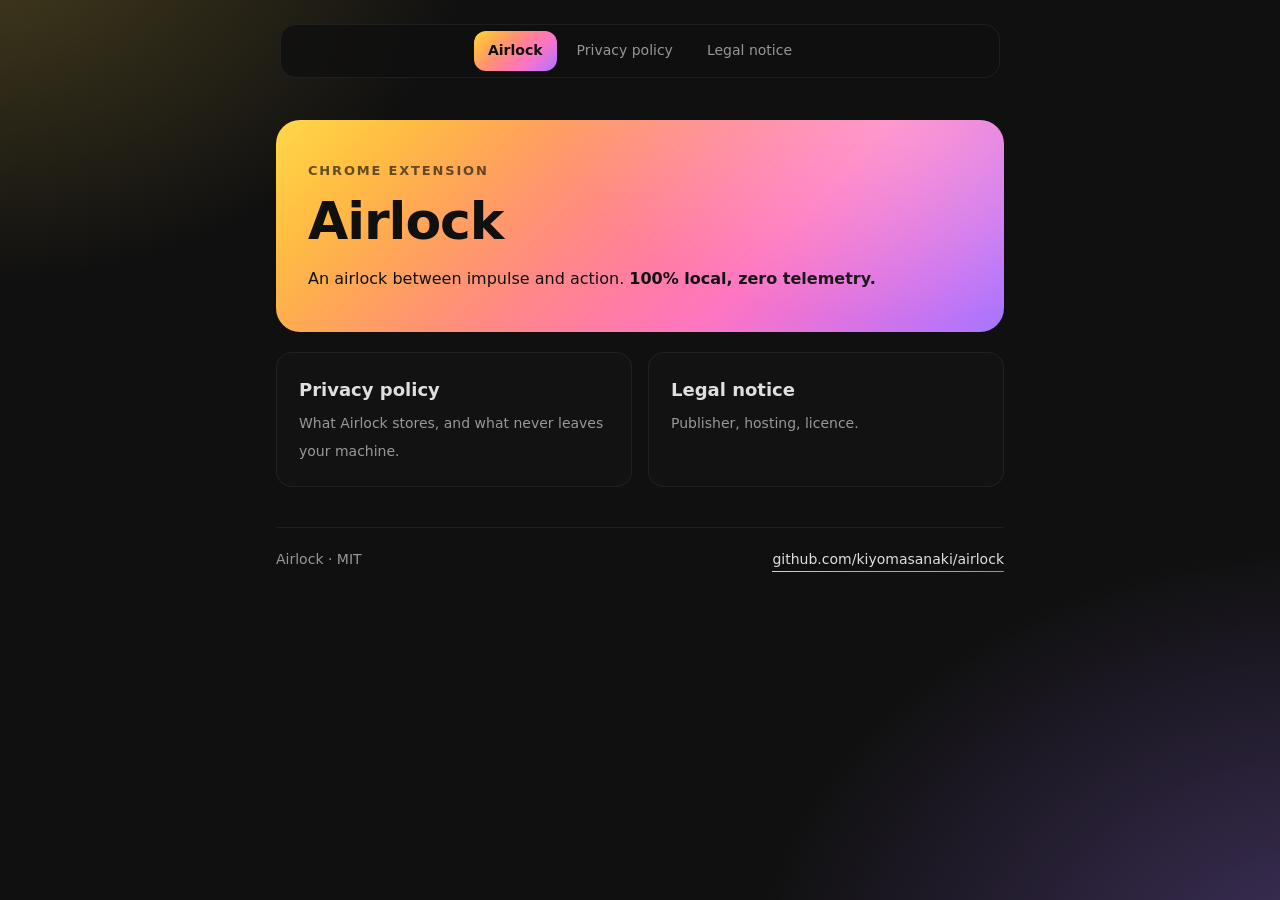
==== docs/index.html @ 795eca12 "docs: add GitHub Pages site (privacy policy, legal notice)" ====
<!doctype html>
<html lang="en">
<head>
<meta charset="utf-8">
<meta name="viewport" content="width=device-width, initial-scale=1">
<title>Airlock</title>
<link rel="preload" href="fonts/montserrat-latin-wght-normal.woff2" as="font" type="font/woff2" crossorigin>
<style>
@font-face { font-family: "Montserrat Variable"; font-style: normal; font-weight: 100 900;
  font-display: swap; src: url(fonts/montserrat-latin-wght-normal.woff2) format("woff2-variations"); }
:root {
  --background: #101010; --card: #1414149c; --white: #dfdfdf;
  --white-icon: #f3f3f398; --white-icon-tr: #f3f3f310;
  --yellow: #ffd84d; --violet: #a476ff;
  --gradient: linear-gradient(135deg, var(--yellow), #ff9478 50%, var(--violet));
  color-scheme: dark;
}
@supports (background: linear-gradient(in oklch 135deg, red, blue)) {
  :root { --gradient: linear-gradient(in oklch 135deg, var(--yellow), var(--violet)); }
}
* { box-sizing: border-box; }
html { -webkit-text-size-adjust: 100%; scroll-padding-top: 110px; }
body { margin: 0; min-height: 100vh; color: var(--white); line-height: 1.7;
  font-family: "Montserrat Variable", ui-sans-serif, system-ui, sans-serif;
  background:
    radial-gradient(55rem 38rem at -5% -10%, #ffd84d40, transparent 62%),
    radial-gradient(60rem 45rem at 105% 110%, #a476ff55, transparent 62%),
    var(--background);
  background-attachment: fixed; }
::selection { background: var(--violet); color: var(--background); }
a { color: var(--white); text-decoration: none;
  background: var(--gradient) bottom / 100% 1px no-repeat; transition: color .3s; }
a:hover { color: var(--yellow); }

/* floating pill nav: top on desktop, bottom on phones (like the original) */
nav { position: fixed; left: 50%; transform: translateX(-50%); z-index: 100;
  top: 24px; width: min(720px, calc(100% - 32px));
  display: flex; justify-content: center; gap: 6px; padding: 6px;
  border: 1px solid var(--white-icon-tr); border-radius: 1rem;
  background: #101010cc; backdrop-filter: blur(24px); -webkit-backdrop-filter: blur(24px); }
nav a { flex: 0 1 auto; padding: 8px 14px; border-radius: .75rem; background: none;
  color: var(--white-icon); font-size: 14px; font-weight: 500; text-align: center; white-space: nowrap; }
nav a:hover { color: #fff; background: var(--white-icon-tr); }
nav a[aria-current] { color: var(--background); background: var(--gradient); font-weight: 600; }

main { max-width: 760px; margin: 0 auto; padding: 120px 16px 64px; }

/* hero: the gradient panel */
.hero { position: relative; overflow: hidden; border-radius: 1.5rem; padding: 40px 32px;
  background: var(--gradient); color: var(--background); }
.hero::after { content: ""; position: absolute; inset: 0; pointer-events: none;
  background: radial-gradient(30rem 18rem at 85% 0%, #ffffff40, transparent 70%); }
.hero .eyebrow { position: relative; margin: 0 0 12px; font-size: 13px; font-weight: 600; letter-spacing: .14em;
  text-transform: uppercase; opacity: .65; }
.hero h1 { margin: 0; font-size: clamp(32px, 6vw, 52px); line-height: 1.05; font-weight: 600;
  letter-spacing: -.02em; text-wrap: balance; }
.hero p { margin: 16px 0 0; font-weight: 500; color: var(--background); }
.hero strong { font-weight: 700; color: var(--background); }

/* one hairline card per section */
section { margin-top: 20px; padding: 28px 28px 20px; border: 1px solid var(--white-icon-tr);
  border-radius: 1rem; background: var(--card); }
h2 { margin: 0 0 12px; font-size: 22px; line-height: 1.3; font-weight: 600;
  display: flex; align-items: center; gap: 12px; }
h2::before { content: ""; flex: none; width: 10px; height: 10px; border-radius: 50%;
  background: var(--gradient); box-shadow: 0 0 14px #ffd84d66; }
h3 { margin: 24px 0 8px; font-size: 17px; font-weight: 600;
  background: var(--gradient); -webkit-background-clip: text; background-clip: text; color: transparent; }
p, li { color: #dfdfdfd9; }
strong { color: #fff; font-weight: 600; }
ul { padding: 0; list-style: none; }
li { position: relative; margin: 8px 0; padding-left: 22px; }
li::before { content: ""; position: absolute; left: 2px; top: .7em; width: 8px; height: 2px;
  border-radius: 2px; background: var(--gradient); }
code { font-size: .88em; padding: 2px 6px; border-radius: 6px; overflow-wrap: anywhere;
  background: var(--white-icon-tr); border: 1px solid var(--white-icon-tr); color: #fff; }

/* index cards */
.cards { display: grid; gap: 16px; margin-top: 20px; grid-template-columns: repeat(auto-fit, minmax(210px, 1fr)); }
.card { display: block; padding: 22px; border: 1px solid var(--white-icon-tr); border-radius: 1rem;
  background: var(--card); transition: border-color .3s, transform .3s; }
.card:hover { color: var(--white); border-color: #ffd84d55; transform: translateY(-2px); }
.card b { display: block; font-size: 18px; font-weight: 600; margin-bottom: 4px; }
.card span { color: var(--white-icon); font-size: 14px; }

footer { margin-top: 40px; padding-top: 20px; border-top: 1px solid var(--white-icon-tr);
  color: var(--white-icon); font-size: 14px; display: flex; flex-wrap: wrap; gap: 8px 20px;
  justify-content: space-between; }

@media (max-width: 640px) {
  nav { top: auto; bottom: 12px; }
  nav a { flex: 1 1 0; padding: 8px 6px; font-size: 12px; white-space: normal; line-height: 1.3; }
  main { padding: 24px 16px 110px; }
  .hero { padding: 28px 22px; }
  section { padding: 22px 18px 14px; }
}
@media (prefers-reduced-motion: reduce) { * { transition: none !important; } }
</style>
</head>
<body>
<nav>
<a href="index.html" aria-current="page">Airlock</a>
<a href="privacy-policy.html">Privacy policy</a>
<a href="legal-notice.html">Legal notice</a>
</nav>
<main>
<header class="hero">
<p class="eyebrow">Chrome extension</p>
<h1>Airlock</h1>
<p>An airlock between impulse and action. <strong>100% local, zero telemetry.</strong></p>
</header>
<div class="cards">
<a class="card" href="privacy-policy.html"><b>Privacy policy</b><span>What Airlock stores, and what never leaves your machine.</span></a>
<a class="card" href="legal-notice.html"><b>Legal notice</b><span>Publisher, hosting, licence.</span></a>
</div>
<footer><span>Airlock · MIT</span><a href="https://github.com/kiyomasanaki/airlock">github.com/kiyomasanaki/airlock</a></footer>
</main>
</body>
</html>
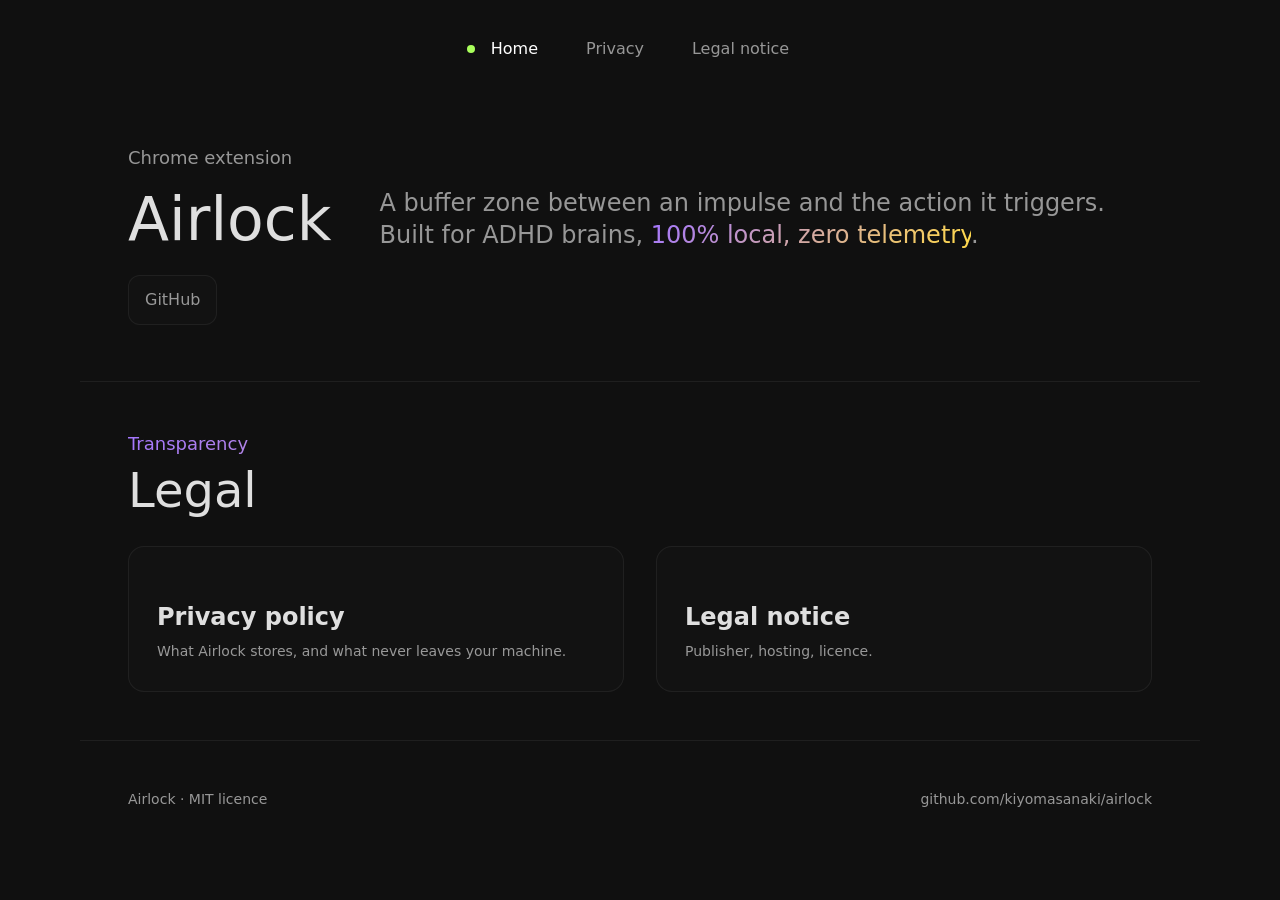
==== commit f0cdfa5d: "docs(pages): restyle GitHub Pages after the darkminimal template Same layout as darkminimal.vercel.a" ====
--- a/docs/index.html
+++ b/docs/index.html
@@ -8,112 +8,128 @@
 <style>
 @font-face { font-family: "Montserrat Variable"; font-style: normal; font-weight: 100 900;
   font-display: swap; src: url(fonts/montserrat-latin-wght-normal.woff2) format("woff2-variations"); }
-:root {
-  --background: #101010; --card: #1414149c; --white: #dfdfdf;
-  --white-icon: #f3f3f398; --white-icon-tr: #f3f3f310;
-  --yellow: #ffd84d; --violet: #a476ff;
-  --gradient: linear-gradient(135deg, var(--yellow), #ff9478 50%, var(--violet));
-  color-scheme: dark;
+:root { --background: #101010; --sec: #a476ff; --yellow: #ffd84d; --white: #dfdfdf;
+  --white-icon: #f3f3f398; --white-icon-tr: #f3f3f310; color-scheme: dark; }
+* { box-sizing: border-box; margin: 0; padding: 0;
+  font-family: "Montserrat Variable", -apple-system, system-ui, sans-serif; }
+html { -webkit-text-size-adjust: 100%; line-height: 1.5; scroll-padding-top: 100px; }
+body { background: var(--background); color: var(--white); padding: 0 36px 70px; }
+::selection { background-color: var(--sec); color: var(--background); }
+a { color: inherit; text-decoration: inherit; }
+
+/* the template's shining accent text, violet to yellow instead of violet to white */
+.shiny-sec { background: linear-gradient(135deg, var(--sec) 0%, var(--yellow) 50%, var(--sec) 100%) 0 0 / 200% 100%;
+  color: transparent; -webkit-background-clip: text; background-clip: text; animation: shine 3s linear infinite; }
+@keyframes shine { 0% { background-position: 100%; } 30%, 70% { background-position: 0%; } }
+
+/* floating nav: bottom on phones, top on desktop, active dot like the template */
+.nav-wrap { display: flex; justify-content: center; width: 100%; }
+nav { position: fixed; left: 50%; transform: translateX(-50%); bottom: 0; z-index: 100; width: 80%;
+  background: var(--background); border: 1px solid transparent; backdrop-filter: blur(24px);
+  -webkit-backdrop-filter: blur(24px); transition: all .5s ease-in-out; }
+nav.scrolling { border-color: #ffffff10; border-radius: 1rem 1rem 0 0; }
+nav ul { list-style: none; display: flex; justify-content: space-between; gap: 24px; padding: 12px; }
+nav li { flex: 1; text-align: center; }
+nav a { position: relative; display: inline-block; color: var(--white-icon); font-size: 12px; transition: color .3s; }
+nav a:hover, nav a.active { color: #fff; }
+nav a .dot { display: none; position: absolute; left: -24px; top: 50%; width: 8px; height: 8px; border-radius: 50%;
+  background: #A9FF5B; transform: translateY(-50%) scale(0); opacity: 0; transition: all .3s; }
+nav a.active .dot { transform: translateY(-50%) scale(1); opacity: 1; }
+
+.wrap { max-width: 64rem; margin: 0 auto; }
+
+/* hero */
+.hero { margin-top: 48px; padding-bottom: 56px; }
+.hero .hi { font-size: 1rem; color: var(--white-icon); margin-bottom: 16px; }
+.hero .row { display: flex; flex-direction: column; gap: 16px; }
+.hero h1 { color: var(--white); font-size: 3rem; line-height: 1; font-weight: 500; text-wrap: pretty; }
+.hero .lead { font-size: 1rem; color: var(--white-icon); }
+.hero .pill-row { display: flex; gap: 8px; padding-top: 12px; }
+
+/* sections */
+section { padding: 48px 0; border-top: 1px solid #ffffff10; color: var(--white); }
+section h2 { font-size: 1.125rem; line-height: 1.75rem; margin-bottom: 8px; font-weight: 400; }
+section h3 { font-size: 2.25rem; line-height: 2.5rem; font-weight: 500; margin-bottom: 32px; }
+section h4 { font-size: 1.25rem; font-weight: 600; margin: 24px 0 8px; }
+.prose { color: var(--white-icon); max-width: 48rem; }
+.prose p, .prose ul { margin-bottom: 16px; }
+.prose ul { list-style: none; }
+.prose li { position: relative; padding-left: 20px; margin-bottom: 8px; }
+.prose li::before { content: ""; position: absolute; left: 0; top: .65em; width: 6px; height: 6px; border-radius: 50%;
+  background: var(--white-icon); }
+.prose strong { color: var(--white); font-weight: 600; }
+.prose a { color: var(--white); text-decoration: underline; text-decoration-color: var(--white-icon);
+  text-underline-offset: 3px; overflow-wrap: anywhere; transition: text-decoration-color .3s; }
+.prose a:hover { text-decoration-color: var(--white); }
+.prose code { font-family: ui-monospace, SFMono-Regular, Menlo, Consolas, monospace; font-size: .9em; color: var(--white);
+  background: #1414149c; border: 1px solid var(--white-icon-tr); border-radius: 6px; padding: 1px 6px; overflow-wrap: anywhere; }
+
+/* buttons and cards, as in the template */
+.icon-btn { display: inline-flex; align-items: center; gap: 8px; color: var(--white-icon); border: 1px solid var(--white-icon-tr);
+  padding: 12px 16px; border-radius: .75rem; background: #1414149c; transition: all .3s ease-in-out; }
+.icon-btn:hover { color: #fff; background: var(--white-icon-tr); }
+.pill { border-radius: 9999px; }
+.grid { display: grid; grid-template-columns: 1fr; gap: 32px; }
+.card { display: block; border: 1px solid var(--white-icon-tr); border-radius: 1rem; background: #1414149c;
+  padding: 28px; transition: all .3s ease-in-out; }
+.card:hover { background: var(--white-icon-tr); }
+.card h4 { font-size: 1.5rem; font-weight: 600; color: var(--white); margin-bottom: 4px; }
+.card span { font-size: .875rem; color: var(--white-icon); }
+
+footer { padding: 48px 0; border-top: 1px solid #ffffff10; }
+footer .wrap { display: flex; flex-wrap: wrap; gap: 16px 40px; justify-content: space-between; align-items: center;
+  color: var(--white-icon); font-size: .875rem; }
+footer a:hover { color: var(--white); }
+
+@media (min-width: 640px) { body { padding-left: 112px; padding-right: 112px; } }
+@media (min-width: 768px) {
+  nav { top: 24px; bottom: auto; }
+  nav.scrolling { border-radius: 9999px; }
+  nav ul { justify-content: center; gap: 48px; }
+  nav li { flex: none; }
+  nav a { font-size: 1rem; }
+  nav a .dot { display: block; }
+  body { padding-bottom: 0; }
+  .hero { margin-top: 0; padding: 144px 0 56px; }
+  .hero .hi { font-size: 1.125rem; }
+  .hero h1 { font-size: 3.75rem; }
+  .hero .lead { font-size: 1.5rem; line-height: 2rem; }
+  .hero .pill-row { padding-top: 24px; }
+  section h3 { font-size: 3rem; line-height: 1; }
+  .grid { grid-template-columns: 1fr 1fr; }
 }
-@supports (background: linear-gradient(in oklch 135deg, red, blue)) {
-  :root { --gradient: linear-gradient(in oklch 135deg, var(--yellow), var(--violet)); }
+@media (min-width: 1024px) {
+  body { padding-left: 80px; padding-right: 80px; }
+  .hero .row { flex-direction: row; align-items: center; gap: 48px; }
+  .hero h1 { flex: none; }
 }
-* { box-sizing: border-box; }
-html { -webkit-text-size-adjust: 100%; scroll-padding-top: 110px; }
-body { margin: 0; min-height: 100vh; color: var(--white); line-height: 1.7;
-  font-family: "Montserrat Variable", ui-sans-serif, system-ui, sans-serif;
-  background:
-    radial-gradient(55rem 38rem at -5% -10%, #ffd84d40, transparent 62%),
-    radial-gradient(60rem 45rem at 105% 110%, #a476ff55, transparent 62%),
-    var(--background);
-  background-attachment: fixed; }
-::selection { background: var(--violet); color: var(--background); }
-a { color: var(--white); text-decoration: none;
-  background: var(--gradient) bottom / 100% 1px no-repeat; transition: color .3s; }
-a:hover { color: var(--yellow); }
-
-/* floating pill nav: top on desktop, bottom on phones (like the original) */
-nav { position: fixed; left: 50%; transform: translateX(-50%); z-index: 100;
-  top: 24px; width: min(720px, calc(100% - 32px));
-  display: flex; justify-content: center; gap: 6px; padding: 6px;
-  border: 1px solid var(--white-icon-tr); border-radius: 1rem;
-  background: #101010cc; backdrop-filter: blur(24px); -webkit-backdrop-filter: blur(24px); }
-nav a { flex: 0 1 auto; padding: 8px 14px; border-radius: .75rem; background: none;
-  color: var(--white-icon); font-size: 14px; font-weight: 500; text-align: center; white-space: nowrap; }
-nav a:hover { color: #fff; background: var(--white-icon-tr); }
-nav a[aria-current] { color: var(--background); background: var(--gradient); font-weight: 600; }
-
-main { max-width: 760px; margin: 0 auto; padding: 120px 16px 64px; }
-
-/* hero: the gradient panel */
-.hero { position: relative; overflow: hidden; border-radius: 1.5rem; padding: 40px 32px;
-  background: var(--gradient); color: var(--background); }
-.hero::after { content: ""; position: absolute; inset: 0; pointer-events: none;
-  background: radial-gradient(30rem 18rem at 85% 0%, #ffffff40, transparent 70%); }
-.hero .eyebrow { position: relative; margin: 0 0 12px; font-size: 13px; font-weight: 600; letter-spacing: .14em;
-  text-transform: uppercase; opacity: .65; }
-.hero h1 { margin: 0; font-size: clamp(32px, 6vw, 52px); line-height: 1.05; font-weight: 600;
-  letter-spacing: -.02em; text-wrap: balance; }
-.hero p { margin: 16px 0 0; font-weight: 500; color: var(--background); }
-.hero strong { font-weight: 700; color: var(--background); }
-
-/* one hairline card per section */
-section { margin-top: 20px; padding: 28px 28px 20px; border: 1px solid var(--white-icon-tr);
-  border-radius: 1rem; background: var(--card); }
-h2 { margin: 0 0 12px; font-size: 22px; line-height: 1.3; font-weight: 600;
-  display: flex; align-items: center; gap: 12px; }
-h2::before { content: ""; flex: none; width: 10px; height: 10px; border-radius: 50%;
-  background: var(--gradient); box-shadow: 0 0 14px #ffd84d66; }
-h3 { margin: 24px 0 8px; font-size: 17px; font-weight: 600;
-  background: var(--gradient); -webkit-background-clip: text; background-clip: text; color: transparent; }
-p, li { color: #dfdfdfd9; }
-strong { color: #fff; font-weight: 600; }
-ul { padding: 0; list-style: none; }
-li { position: relative; margin: 8px 0; padding-left: 22px; }
-li::before { content: ""; position: absolute; left: 2px; top: .7em; width: 8px; height: 2px;
-  border-radius: 2px; background: var(--gradient); }
-code { font-size: .88em; padding: 2px 6px; border-radius: 6px; overflow-wrap: anywhere;
-  background: var(--white-icon-tr); border: 1px solid var(--white-icon-tr); color: #fff; }
-
-/* index cards */
-.cards { display: grid; gap: 16px; margin-top: 20px; grid-template-columns: repeat(auto-fit, minmax(210px, 1fr)); }
-.card { display: block; padding: 22px; border: 1px solid var(--white-icon-tr); border-radius: 1rem;
-  background: var(--card); transition: border-color .3s, transform .3s; }
-.card:hover { color: var(--white); border-color: #ffd84d55; transform: translateY(-2px); }
-.card b { display: block; font-size: 18px; font-weight: 600; margin-bottom: 4px; }
-.card span { color: var(--white-icon); font-size: 14px; }
-
-footer { margin-top: 40px; padding-top: 20px; border-top: 1px solid var(--white-icon-tr);
-  color: var(--white-icon); font-size: 14px; display: flex; flex-wrap: wrap; gap: 8px 20px;
-  justify-content: space-between; }
-
-@media (max-width: 640px) {
-  nav { top: auto; bottom: 12px; }
-  nav a { flex: 1 1 0; padding: 8px 6px; font-size: 12px; white-space: normal; line-height: 1.3; }
-  main { padding: 24px 16px 110px; }
-  .hero { padding: 28px 22px; }
-  section { padding: 22px 18px 14px; }
-}
-@media (prefers-reduced-motion: reduce) { * { transition: none !important; } }
+@media (prefers-reduced-motion: reduce) { .shiny-sec { animation: none; } * { transition: none !important; } }
 </style>
 </head>
 <body>
-<nav>
-<a href="index.html" aria-current="page">Airlock</a>
-<a href="privacy-policy.html">Privacy policy</a>
-<a href="legal-notice.html">Legal notice</a>
-</nav>
-<main>
-<header class="hero">
-<p class="eyebrow">Chrome extension</p>
-<h1>Airlock</h1>
-<p>An airlock between impulse and action. <strong>100% local, zero telemetry.</strong></p>
-</header>
-<div class="cards">
-<a class="card" href="privacy-policy.html"><b>Privacy policy</b><span>What Airlock stores, and what never leaves your machine.</span></a>
-<a class="card" href="legal-notice.html"><b>Legal notice</b><span>Publisher, hosting, licence.</span></a>
+<div class="nav-wrap"><nav><ul>
+<li><a href="index.html" class="active"><span class="dot"></span>Home</a></li>
+<li><a href="privacy-policy.html"><span class="dot"></span>Privacy</a></li>
+<li><a href="legal-notice.html"><span class="dot"></span>Legal notice</a></li>
+</ul></nav></div>
+<header class="hero"><div class="wrap">
+<p class="hi">Chrome extension</p>
+<div class="row"><h1>Airlock</h1>
+<p class="lead">A buffer zone between an impulse and the action it triggers. Built for ADHD brains,
+<span class="shiny-sec">100% local, zero telemetry</span>.</p></div>
+<div class="pill-row"><a class="icon-btn" href="https://github.com/kiyomasanaki/airlock">GitHub</a></div>
+</div></header>
+<section><div class="wrap">
+<h2 class="shiny-sec">Transparency</h2>
+<h3>Legal</h3>
+<div class="grid">
+<a class="card" href="privacy-policy.html"><h4>Privacy policy</h4><span>What Airlock stores, and what never leaves your machine.</span></a>
+<a class="card" href="legal-notice.html"><h4>Legal notice</h4><span>Publisher, hosting, licence.</span></a>
 </div>
-<footer><span>Airlock · MIT</span><a href="https://github.com/kiyomasanaki/airlock">github.com/kiyomasanaki/airlock</a></footer>
-</main>
+</div></section>
+<footer><div class="wrap"><span>Airlock · MIT licence</span>
+<a href="https://github.com/kiyomasanaki/airlock">github.com/kiyomasanaki/airlock</a></div></footer>
+<script>addEventListener('scroll', () =>
+  document.querySelector('nav').classList.toggle('scrolling', scrollY > 10), { passive: true });</script>
 </body>
 </html>
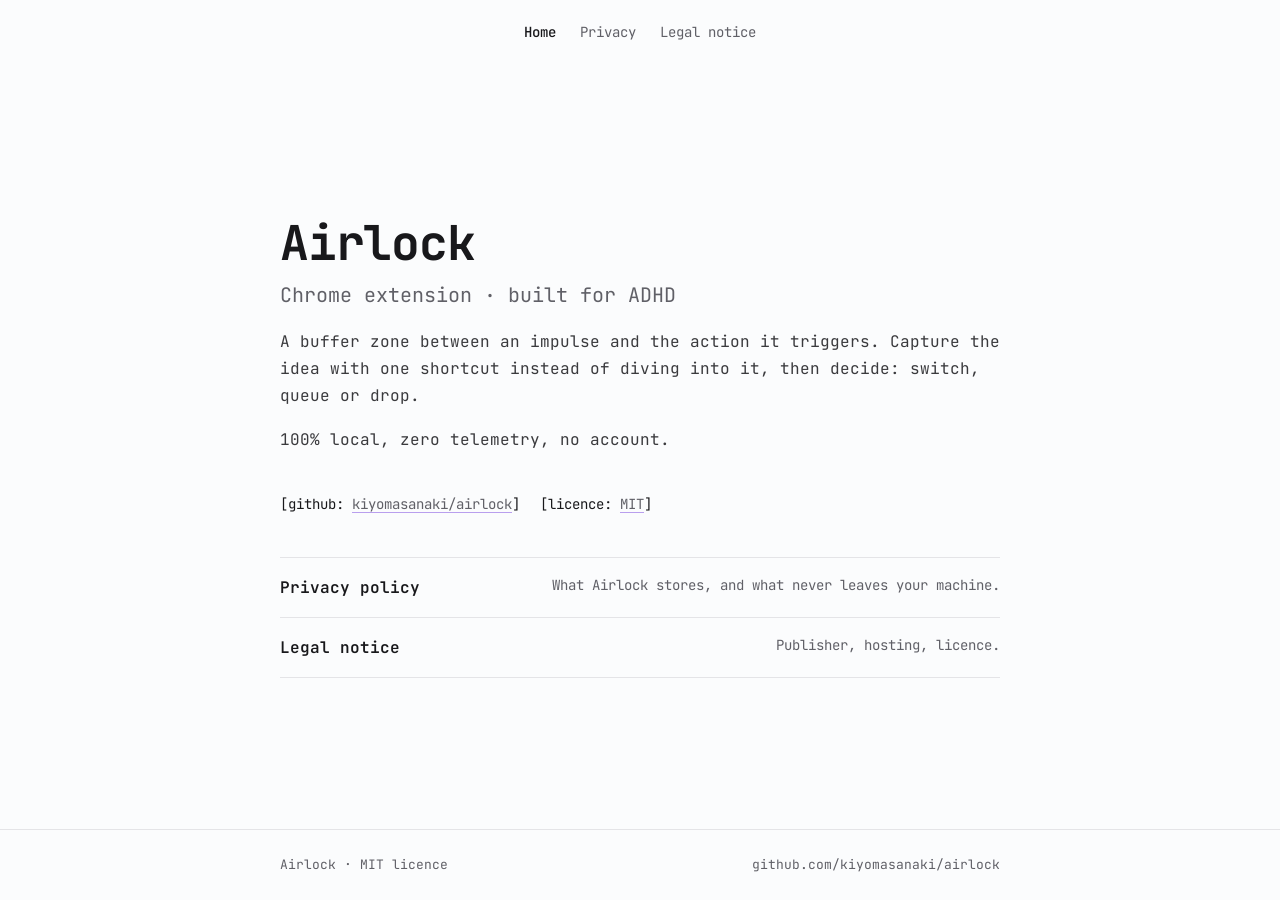
==== commit ae013e55: "feat: wqqz.dev-based design for the extension and the site (1.4.0)" ====
--- a/docs/index.html
+++ b/docs/index.html
@@ -4,132 +4,105 @@
 <meta charset="utf-8">
 <meta name="viewport" content="width=device-width, initial-scale=1">
 <title>Airlock</title>
-<link rel="preload" href="fonts/montserrat-latin-wght-normal.woff2" as="font" type="font/woff2" crossorigin>
+<link rel="preload" href="fonts/jetbrains-mono-latin-wght.woff2" as="font" type="font/woff2" crossorigin>
 <style>
-@font-face { font-family: "Montserrat Variable"; font-style: normal; font-weight: 100 900;
-  font-display: swap; src: url(fonts/montserrat-latin-wght-normal.woff2) format("woff2-variations"); }
-:root { --background: #101010; --sec: #a476ff; --yellow: #ffd84d; --white: #dfdfdf;
-  --white-icon: #f3f3f398; --white-icon-tr: #f3f3f310; color-scheme: dark; }
-* { box-sizing: border-box; margin: 0; padding: 0;
-  font-family: "Montserrat Variable", -apple-system, system-ui, sans-serif; }
-html { -webkit-text-size-adjust: 100%; line-height: 1.5; scroll-padding-top: 100px; }
-body { background: var(--background); color: var(--white); padding: 0 36px 70px; }
-::selection { background-color: var(--sec); color: var(--background); }
-a { color: inherit; text-decoration: inherit; }
+@font-face { font-family: "JetBrains Mono"; font-style: normal; font-weight: 100 800;
+  font-display: swap; src: url(fonts/jetbrains-mono-latin-wght.woff2) format("woff2"); }
+:root { --background: #fbfcfd; --foreground: #18181b; --muted: #606067; --card: #ffffff;
+  --border: #e4e4e7; --accent: #7945df; --accent-soft: rgba(121, 69, 223, .5); color-scheme: light; }
+@media (prefers-color-scheme: dark) {
+  :root { --background: #0a0a0c; --foreground: #e4e4e7; --muted: #8e8e96; --card: #121215;
+    --border: #262629; --accent: #a889ff; --accent-soft: rgba(168, 137, 255, .5); color-scheme: dark; }
+}
+* { box-sizing: border-box; margin: 0; padding: 0; }
+html { -webkit-text-size-adjust: 100%; scroll-padding-top: 80px; }
+body { min-height: 100vh; display: flex; flex-direction: column; background: var(--background); color: var(--foreground);
+  font: 15px/1.7 "JetBrains Mono", ui-monospace, SFMono-Regular, Menlo, Consolas, monospace;
+  -webkit-font-smoothing: antialiased; }
+::selection { background: var(--accent); color: var(--background); }
+a { color: inherit; text-decoration: none; }
+:focus-visible { outline: 2px solid var(--accent); outline-offset: 2px; border-radius: 2px; }
 
-/* the template's shining accent text, violet to yellow instead of violet to white */
-.shiny-sec { background: linear-gradient(135deg, var(--sec) 0%, var(--yellow) 50%, var(--sec) 100%) 0 0 / 200% 100%;
-  color: transparent; -webkit-background-clip: text; background-clip: text; animation: shine 3s linear infinite; }
-@keyframes shine { 0% { background-position: 100%; } 30%, 70% { background-position: 0%; } }
+/* sticky centred text nav, as in the theme */
+nav { position: sticky; top: 0; z-index: 50; background: color-mix(in srgb, var(--background) 88%, transparent);
+  -webkit-backdrop-filter: blur(8px); backdrop-filter: blur(8px); }
+nav ul { list-style: none; display: flex; justify-content: center; align-items: center; gap: 24px; height: 64px;
+  padding: 0 24px; flex-wrap: wrap; }
+nav a { font-size: .875rem; color: var(--muted); transition: color .15s; }
+nav a:hover { color: var(--foreground); }
+nav a[aria-current="page"] { color: var(--foreground); font-weight: 500; }
 
-/* floating nav: bottom on phones, top on desktop, active dot like the template */
-.nav-wrap { display: flex; justify-content: center; width: 100%; }
-nav { position: fixed; left: 50%; transform: translateX(-50%); bottom: 0; z-index: 100; width: 80%;
-  background: var(--background); border: 1px solid transparent; backdrop-filter: blur(24px);
-  -webkit-backdrop-filter: blur(24px); transition: all .5s ease-in-out; }
-nav.scrolling { border-color: #ffffff10; border-radius: 1rem 1rem 0 0; }
-nav ul { list-style: none; display: flex; justify-content: space-between; gap: 24px; padding: 12px; }
-nav li { flex: 1; text-align: center; }
-nav a { position: relative; display: inline-block; color: var(--white-icon); font-size: 12px; transition: color .3s; }
-nav a:hover, nav a.active { color: #fff; }
-nav a .dot { display: none; position: absolute; left: -24px; top: 50%; width: 8px; height: 8px; border-radius: 50%;
-  background: #A9FF5B; transform: translateY(-50%) scale(0); opacity: 0; transition: all .3s; }
-nav a.active .dot { transform: translateY(-50%) scale(1); opacity: 1; }
+main { flex: 1; display: flex; flex-direction: column; width: 100%; max-width: 48rem; margin: 0 auto; padding: 48px 24px 64px; }
+main.home { justify-content: center; }
 
-.wrap { max-width: 64rem; margin: 0 auto; }
+h1 { font-size: 2.25rem; line-height: 1.15; font-weight: 700; letter-spacing: -.025em; text-wrap: balance; margin-bottom: 8px; }
+.role { font-size: 1.125rem; color: var(--muted); margin-bottom: 16px; }
+.lead { color: color-mix(in srgb, var(--foreground) 85%, transparent); text-wrap: pretty; margin-bottom: 16px; }
 
-/* hero */
-.hero { margin-top: 48px; padding-bottom: 56px; }
-.hero .hi { font-size: 1rem; color: var(--white-icon); margin-bottom: 16px; }
-.hero .row { display: flex; flex-direction: column; gap: 16px; }
-.hero h1 { color: var(--white); font-size: 3rem; line-height: 1; font-weight: 500; text-wrap: pretty; }
-.hero .lead { font-size: 1rem; color: var(--white-icon); }
-.hero .pill-row { display: flex; gap: 8px; padding-top: 12px; }
+/* [label: link] rows */
+.contacts { display: flex; flex-wrap: wrap; gap: 8px 20px; margin-top: 24px; font-size: .875rem; }
+.contacts a, .prose a { color: var(--muted); text-decoration: underline; text-underline-offset: 3px;
+  text-decoration-color: var(--accent-soft); overflow-wrap: anywhere; transition: color .15s, text-decoration-color .15s; }
+.contacts a:hover, .prose a:hover { color: var(--accent); text-decoration-color: var(--accent); }
 
-/* sections */
-section { padding: 48px 0; border-top: 1px solid #ffffff10; color: var(--white); }
-section h2 { font-size: 1.125rem; line-height: 1.75rem; margin-bottom: 8px; font-weight: 400; }
-section h3 { font-size: 2.25rem; line-height: 2.5rem; font-weight: 500; margin-bottom: 32px; }
-section h4 { font-size: 1.25rem; font-weight: 600; margin: 24px 0 8px; }
-.prose { color: var(--white-icon); max-width: 48rem; }
+.list { list-style: none; margin-top: 40px; border-top: 1px solid var(--border); }
+.list li { border-bottom: 1px solid var(--border); }
+.list a { display: flex; flex-wrap: wrap; justify-content: space-between; gap: 4px 16px; padding: 16px 0; transition: color .15s; }
+.list a:hover .t { color: var(--accent); }
+.list .t { font-weight: 600; }
+.list .d { color: var(--muted); font-size: .875rem; }
+
+/* document pages */
+.updated { font-size: .875rem; color: var(--muted); margin-bottom: 8px; }
+.prose { color: color-mix(in srgb, var(--foreground) 85%, transparent); }
+.prose h2 { margin: 40px 0 12px; font-size: 1.25rem; line-height: 1.4; font-weight: 700; letter-spacing: -.01em;
+  color: var(--foreground); }
+.prose h2::before { content: "## "; color: var(--accent); font-weight: 500; }
+.prose h4 { margin: 24px 0 8px; font-size: 1rem; font-weight: 600; color: var(--foreground); }
 .prose p, .prose ul { margin-bottom: 16px; }
 .prose ul { list-style: none; }
-.prose li { position: relative; padding-left: 20px; margin-bottom: 8px; }
-.prose li::before { content: ""; position: absolute; left: 0; top: .65em; width: 6px; height: 6px; border-radius: 50%;
-  background: var(--white-icon); }
-.prose strong { color: var(--white); font-weight: 600; }
-.prose a { color: var(--white); text-decoration: underline; text-decoration-color: var(--white-icon);
-  text-underline-offset: 3px; overflow-wrap: anywhere; transition: text-decoration-color .3s; }
-.prose a:hover { text-decoration-color: var(--white); }
-.prose code { font-family: ui-monospace, SFMono-Regular, Menlo, Consolas, monospace; font-size: .9em; color: var(--white);
-  background: #1414149c; border: 1px solid var(--white-icon-tr); border-radius: 6px; padding: 1px 6px; overflow-wrap: anywhere; }
+.prose li { position: relative; padding-left: 20px; margin-bottom: 6px; }
+.prose li::before { content: "-"; position: absolute; left: 0; color: var(--muted); }
+.prose strong { color: var(--foreground); font-weight: 600; }
+.prose code { font-family: inherit; font-size: .875em; color: var(--foreground); background: var(--card);
+  border: 1px solid var(--border); border-radius: 6px; padding: 1px 6px; overflow-wrap: anywhere; }
 
-/* buttons and cards, as in the template */
-.icon-btn { display: inline-flex; align-items: center; gap: 8px; color: var(--white-icon); border: 1px solid var(--white-icon-tr);
-  padding: 12px 16px; border-radius: .75rem; background: #1414149c; transition: all .3s ease-in-out; }
-.icon-btn:hover { color: #fff; background: var(--white-icon-tr); }
-.pill { border-radius: 9999px; }
-.grid { display: grid; grid-template-columns: 1fr; gap: 32px; }
-.card { display: block; border: 1px solid var(--white-icon-tr); border-radius: 1rem; background: #1414149c;
-  padding: 28px; transition: all .3s ease-in-out; }
-.card:hover { background: var(--white-icon-tr); }
-.card h4 { font-size: 1.5rem; font-weight: 600; color: var(--white); margin-bottom: 4px; }
-.card span { font-size: .875rem; color: var(--white-icon); }
+footer { border-top: 1px solid var(--border); }
+footer div { max-width: 48rem; margin: 0 auto; padding: 24px; display: flex; flex-wrap: wrap; gap: 8px 24px;
+  justify-content: space-between; font-size: .8125rem; color: var(--muted); }
+footer a:hover { color: var(--foreground); }
 
-footer { padding: 48px 0; border-top: 1px solid #ffffff10; }
-footer .wrap { display: flex; flex-wrap: wrap; gap: 16px 40px; justify-content: space-between; align-items: center;
-  color: var(--white-icon); font-size: .875rem; }
-footer a:hover { color: var(--white); }
-
-@media (min-width: 640px) { body { padding-left: 112px; padding-right: 112px; } }
 @media (min-width: 768px) {
-  nav { top: 24px; bottom: auto; }
-  nav.scrolling { border-radius: 9999px; }
-  nav ul { justify-content: center; gap: 48px; }
-  nav li { flex: none; }
-  nav a { font-size: 1rem; }
-  nav a .dot { display: block; }
-  body { padding-bottom: 0; }
-  .hero { margin-top: 0; padding: 144px 0 56px; }
-  .hero .hi { font-size: 1.125rem; }
-  .hero h1 { font-size: 3.75rem; }
-  .hero .lead { font-size: 1.5rem; line-height: 2rem; }
-  .hero .pill-row { padding-top: 24px; }
-  section h3 { font-size: 3rem; line-height: 1; }
-  .grid { grid-template-columns: 1fr 1fr; }
+  body { font-size: 16px; }
+  h1 { font-size: 3rem; }
+  .role { font-size: 1.25rem; }
+  main { padding-top: 64px; }
 }
-@media (min-width: 1024px) {
-  body { padding-left: 80px; padding-right: 80px; }
-  .hero .row { flex-direction: row; align-items: center; gap: 48px; }
-  .hero h1 { flex: none; }
-}
-@media (prefers-reduced-motion: reduce) { .shiny-sec { animation: none; } * { transition: none !important; } }
+@media (prefers-reduced-motion: reduce) { * { transition: none !important; } }
 </style>
 </head>
 <body>
-<div class="nav-wrap"><nav><ul>
-<li><a href="index.html" class="active"><span class="dot"></span>Home</a></li>
-<li><a href="privacy-policy.html"><span class="dot"></span>Privacy</a></li>
-<li><a href="legal-notice.html"><span class="dot"></span>Legal notice</a></li>
-</ul></nav></div>
-<header class="hero"><div class="wrap">
-<p class="hi">Chrome extension</p>
-<div class="row"><h1>Airlock</h1>
-<p class="lead">A buffer zone between an impulse and the action it triggers. Built for ADHD brains,
-<span class="shiny-sec">100% local, zero telemetry</span>.</p></div>
-<div class="pill-row"><a class="icon-btn" href="https://github.com/kiyomasanaki/airlock">GitHub</a></div>
-</div></header>
-<section><div class="wrap">
-<h2 class="shiny-sec">Transparency</h2>
-<h3>Legal</h3>
-<div class="grid">
-<a class="card" href="privacy-policy.html"><h4>Privacy policy</h4><span>What Airlock stores, and what never leaves your machine.</span></a>
-<a class="card" href="legal-notice.html"><h4>Legal notice</h4><span>Publisher, hosting, licence.</span></a>
+<nav><ul>
+<li><a href="index.html" aria-current="page">Home</a></li>
+<li><a href="privacy-policy.html">Privacy</a></li>
+<li><a href="legal-notice.html">Legal notice</a></li>
+</ul></nav>
+<main class="home">
+<h1>Airlock</h1>
+<p class="role">Chrome extension · built for ADHD</p>
+<p class="lead">A buffer zone between an impulse and the action it triggers. Capture the idea with one
+shortcut instead of diving into it, then decide: switch, queue or drop.</p>
+<p class="lead">100% local, zero telemetry, no account.</p>
+<div class="contacts">
+<div>[github: <a href="https://github.com/kiyomasanaki/airlock">kiyomasanaki/airlock</a>]</div>
+<div>[licence: <a href="https://github.com/kiyomasanaki/airlock/blob/main/LICENSE">MIT</a>]</div>
 </div>
-</div></section>
-<footer><div class="wrap"><span>Airlock · MIT licence</span>
+<ul class="list">
+<li><a href="privacy-policy.html"><span class="t">Privacy policy</span><span class="d">What Airlock stores, and what never leaves your machine.</span></a></li>
+<li><a href="legal-notice.html"><span class="t">Legal notice</span><span class="d">Publisher, hosting, licence.</span></a></li>
+</ul>
+</main>
+<footer><div><span>Airlock · MIT licence</span>
 <a href="https://github.com/kiyomasanaki/airlock">github.com/kiyomasanaki/airlock</a></div></footer>
-<script>addEventListener('scroll', () =>
-  document.querySelector('nav').classList.toggle('scrolling', scrollY > 10), { passive: true });</script>
 </body>
 </html>
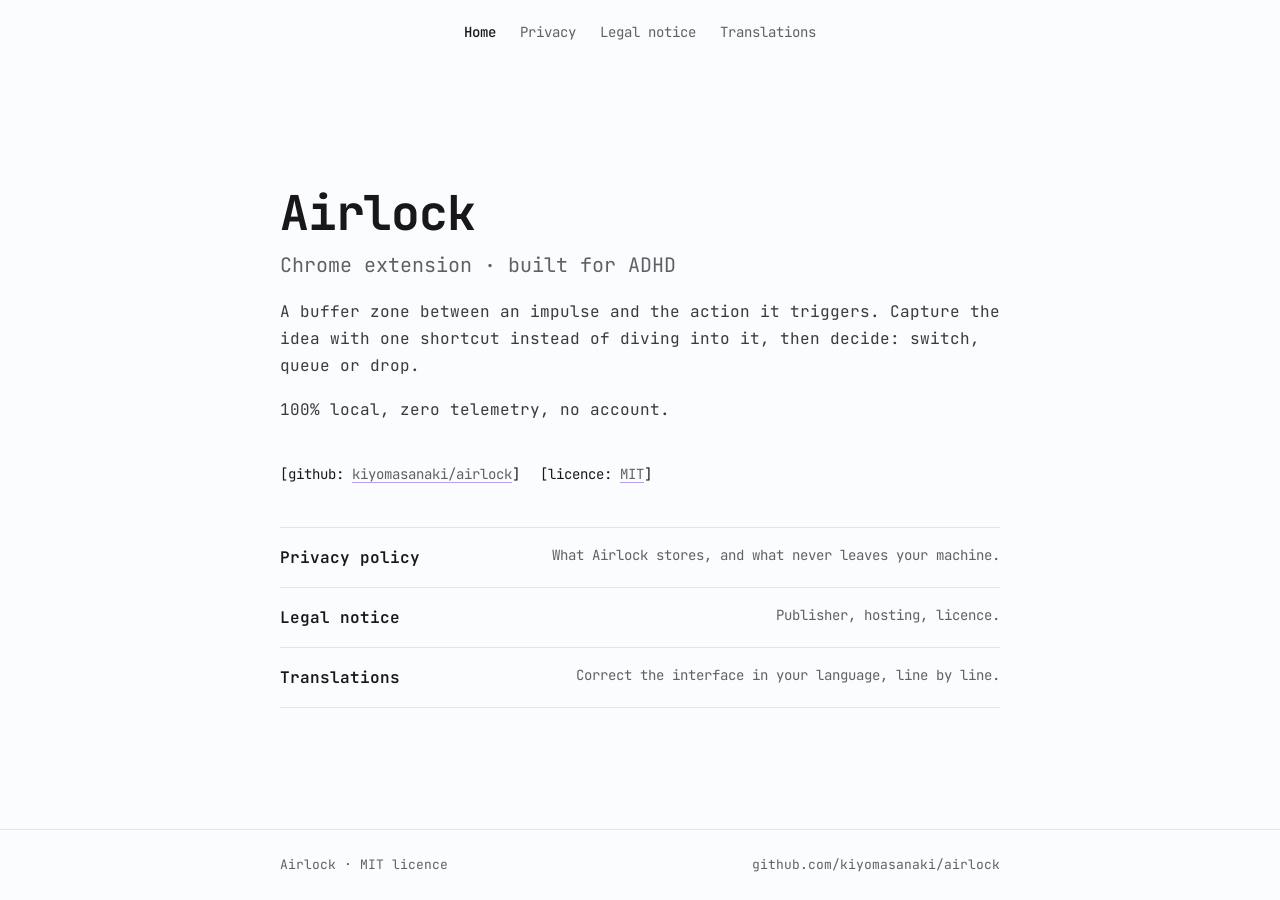
==== commit 08b9e8ac: "feat(docs): translation fixes page translate.html lists every translated string, one editable line e" ====
--- a/docs/index.html
+++ b/docs/index.html
@@ -79,6 +79,39 @@
   main { padding-top: 64px; }
 }
 @media (prefers-reduced-motion: reduce) { * { transition: none !important; } }
+
+/* translation fixes page */
+.tr-tools { display: flex; flex-wrap: wrap; align-items: center; gap: 12px; margin: 24px 0 8px; }
+.tr-tools select, .tr-tools button { font: inherit; font-size: .875rem; color: var(--foreground); background: var(--card);
+  border: 1px solid var(--border); border-radius: .625rem; padding: 8px 12px; cursor: pointer; }
+.tr-tools button.primary { background: var(--accent); border-color: var(--accent); color: var(--background); font-weight: 600; }
+.tr-tools button:disabled { opacity: .45; cursor: not-allowed; }
+.tr-count { font-size: .875rem; color: var(--muted); }
+.tr-note { font-size: .8125rem; color: var(--muted); min-height: 1.2em; }
+.tr-list { list-style: none; margin-top: 16px; border-top: 1px solid var(--border); }
+.tr-row { padding: 14px 0; border-bottom: 1px solid var(--border); display: grid; gap: 6px; }
+.tr-row.changed .tr-input { border-color: var(--accent); }
+.tr-row.changed .tr-key::after { content: " · edited"; color: var(--accent); }
+.tr-key { font-size: .75rem; color: var(--muted); overflow-wrap: anywhere; }
+.tr-en { font-size: .875rem; color: color-mix(in srgb, var(--foreground) 70%, transparent); white-space: pre-wrap; overflow-wrap: anywhere; }
+.tr-input { width: 100%; font: inherit; font-size: .9375rem; line-height: 1.5; color: var(--foreground); background: var(--card);
+  border: 1px solid var(--border); border-radius: .5rem; padding: 8px 10px; resize: vertical; }
+.tr-input:focus { outline: 2px solid var(--accent-soft); outline-offset: 0; }
+
+/* scripts JetBrains Mono does not cover: system fonts, no web font */
+:lang(ja) { --script: "Hiragino Sans", "Yu Gothic UI", "Yu Gothic", Meiryo, "Noto Sans CJK JP", "Noto Sans JP"; }
+:lang(zh-CN) { --script: "PingFang SC", "Microsoft YaHei", "Noto Sans CJK SC", "Noto Sans SC"; }
+:lang(ko) { --script: "Apple SD Gothic Neo", "Malgun Gothic", "Noto Sans CJK KR", "Noto Sans KR"; }
+:lang(hi), :lang(mr) { --script: "Nirmala UI", "Kohinoor Devanagari", "Noto Sans Devanagari"; }
+:lang(bn) { --script: "Nirmala UI", "Kohinoor Bangla", "Noto Sans Bengali"; }
+:lang(ta) { --script: "Nirmala UI", "Tamil Sangam MN", "Noto Sans Tamil"; }
+:lang(te) { --script: "Nirmala UI", "Kohinoor Telugu", "Noto Sans Telugu"; }
+:lang(ar) { --script: "Segoe UI", "Geeza Pro", "Noto Naskh Arabic", "Noto Sans Arabic"; }
+:lang(ur) { --script: "Noto Nastaliq Urdu", "Jameel Noori Nastaleeq", "Segoe UI", "Noto Naskh Arabic"; }
+.tr-input:lang(ja), .tr-input:lang(zh-CN), .tr-input:lang(ko), .tr-input:lang(hi), .tr-input:lang(mr), .tr-input:lang(bn),
+.tr-input:lang(ta), .tr-input:lang(te), .tr-input:lang(ar), .tr-input:lang(ur), option:lang(ja), option:lang(zh-CN),
+option:lang(ko), option:lang(hi), option:lang(mr), option:lang(bn), option:lang(ta), option:lang(te), option:lang(ar),
+option:lang(ur) { font-family: "JetBrains Mono", var(--script), system-ui, sans-serif; }
 </style>
 </head>
 <body>
@@ -86,6 +119,7 @@
 <li><a href="index.html" aria-current="page">Home</a></li>
 <li><a href="privacy-policy.html">Privacy</a></li>
 <li><a href="legal-notice.html">Legal notice</a></li>
+<li><a href="translate.html">Translations</a></li>
 </ul></nav>
 <main class="home">
 <h1>Airlock</h1>
@@ -100,6 +134,7 @@
 <ul class="list">
 <li><a href="privacy-policy.html"><span class="t">Privacy policy</span><span class="d">What Airlock stores, and what never leaves your machine.</span></a></li>
 <li><a href="legal-notice.html"><span class="t">Legal notice</span><span class="d">Publisher, hosting, licence.</span></a></li>
+<li><a href="translate.html"><span class="t">Translations</span><span class="d">Correct the interface in your language, line by line.</span></a></li>
 </ul>
 </main>
 <footer><div><span>Airlock · MIT licence</span>
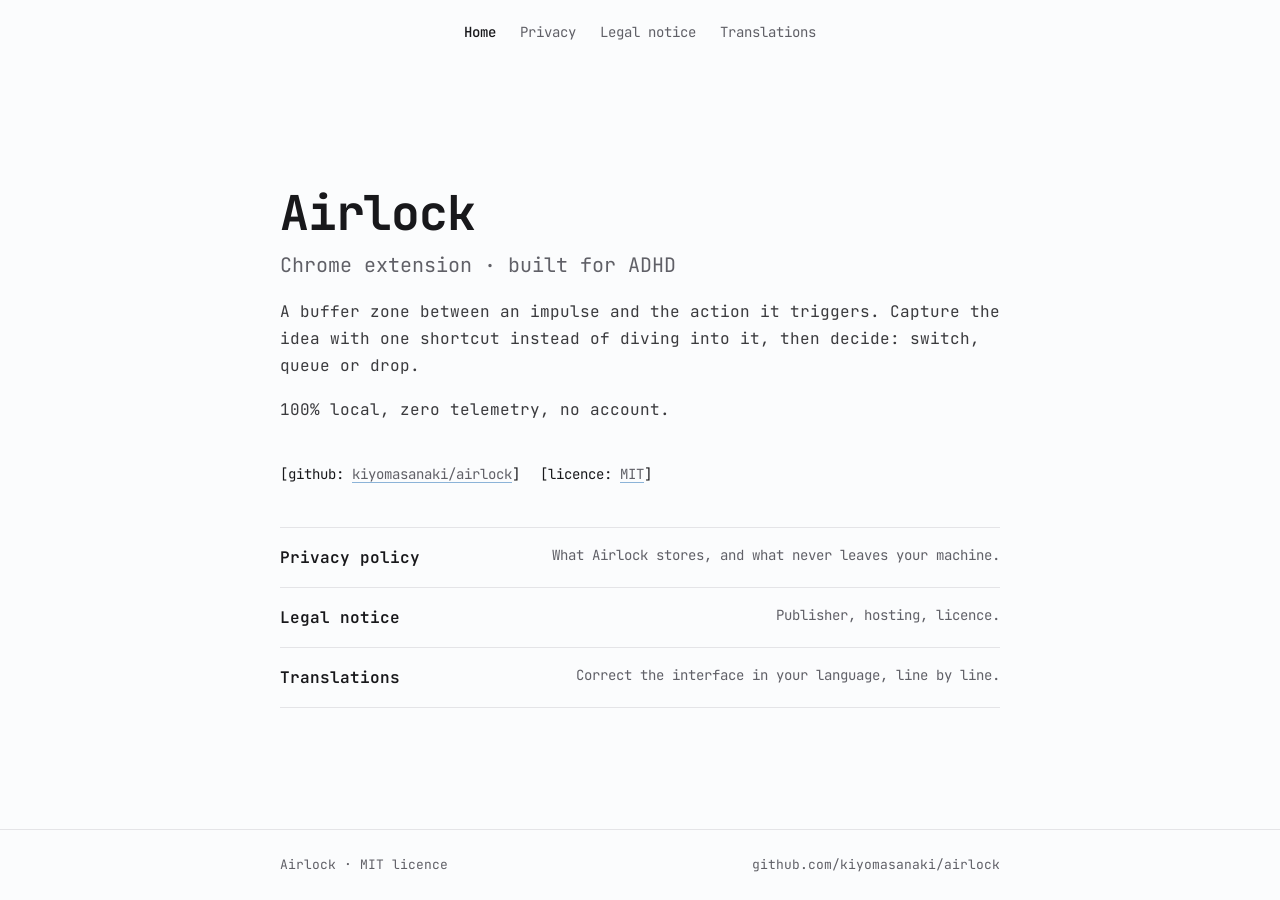
==== commit 9d7c1e56: "style: blue accent from the extension icon instead of violet #4497da in dark theme (the icon's blue)" ====
--- a/docs/index.html
+++ b/docs/index.html
@@ -9,10 +9,10 @@
 @font-face { font-family: "JetBrains Mono"; font-style: normal; font-weight: 100 800;
   font-display: swap; src: url(fonts/jetbrains-mono-latin-wght.woff2) format("woff2"); }
 :root { --background: #fbfcfd; --foreground: #18181b; --muted: #606067; --card: #ffffff;
-  --border: #e4e4e7; --accent: #7945df; --accent-soft: rgba(121, 69, 223, .5); color-scheme: light; }
+  --border: #e4e4e7; --accent: #1d6cb3; --accent-soft: rgba(29, 108, 179, .5); color-scheme: light; }
 @media (prefers-color-scheme: dark) {
   :root { --background: #0a0a0c; --foreground: #e4e4e7; --muted: #8e8e96; --card: #121215;
-    --border: #262629; --accent: #a889ff; --accent-soft: rgba(168, 137, 255, .5); color-scheme: dark; }
+    --border: #262629; --accent: #4497da; --accent-soft: rgba(68, 151, 218, .5); color-scheme: dark; }
 }
 * { box-sizing: border-box; margin: 0; padding: 0; }
 html { -webkit-text-size-adjust: 100%; scroll-padding-top: 80px; }
